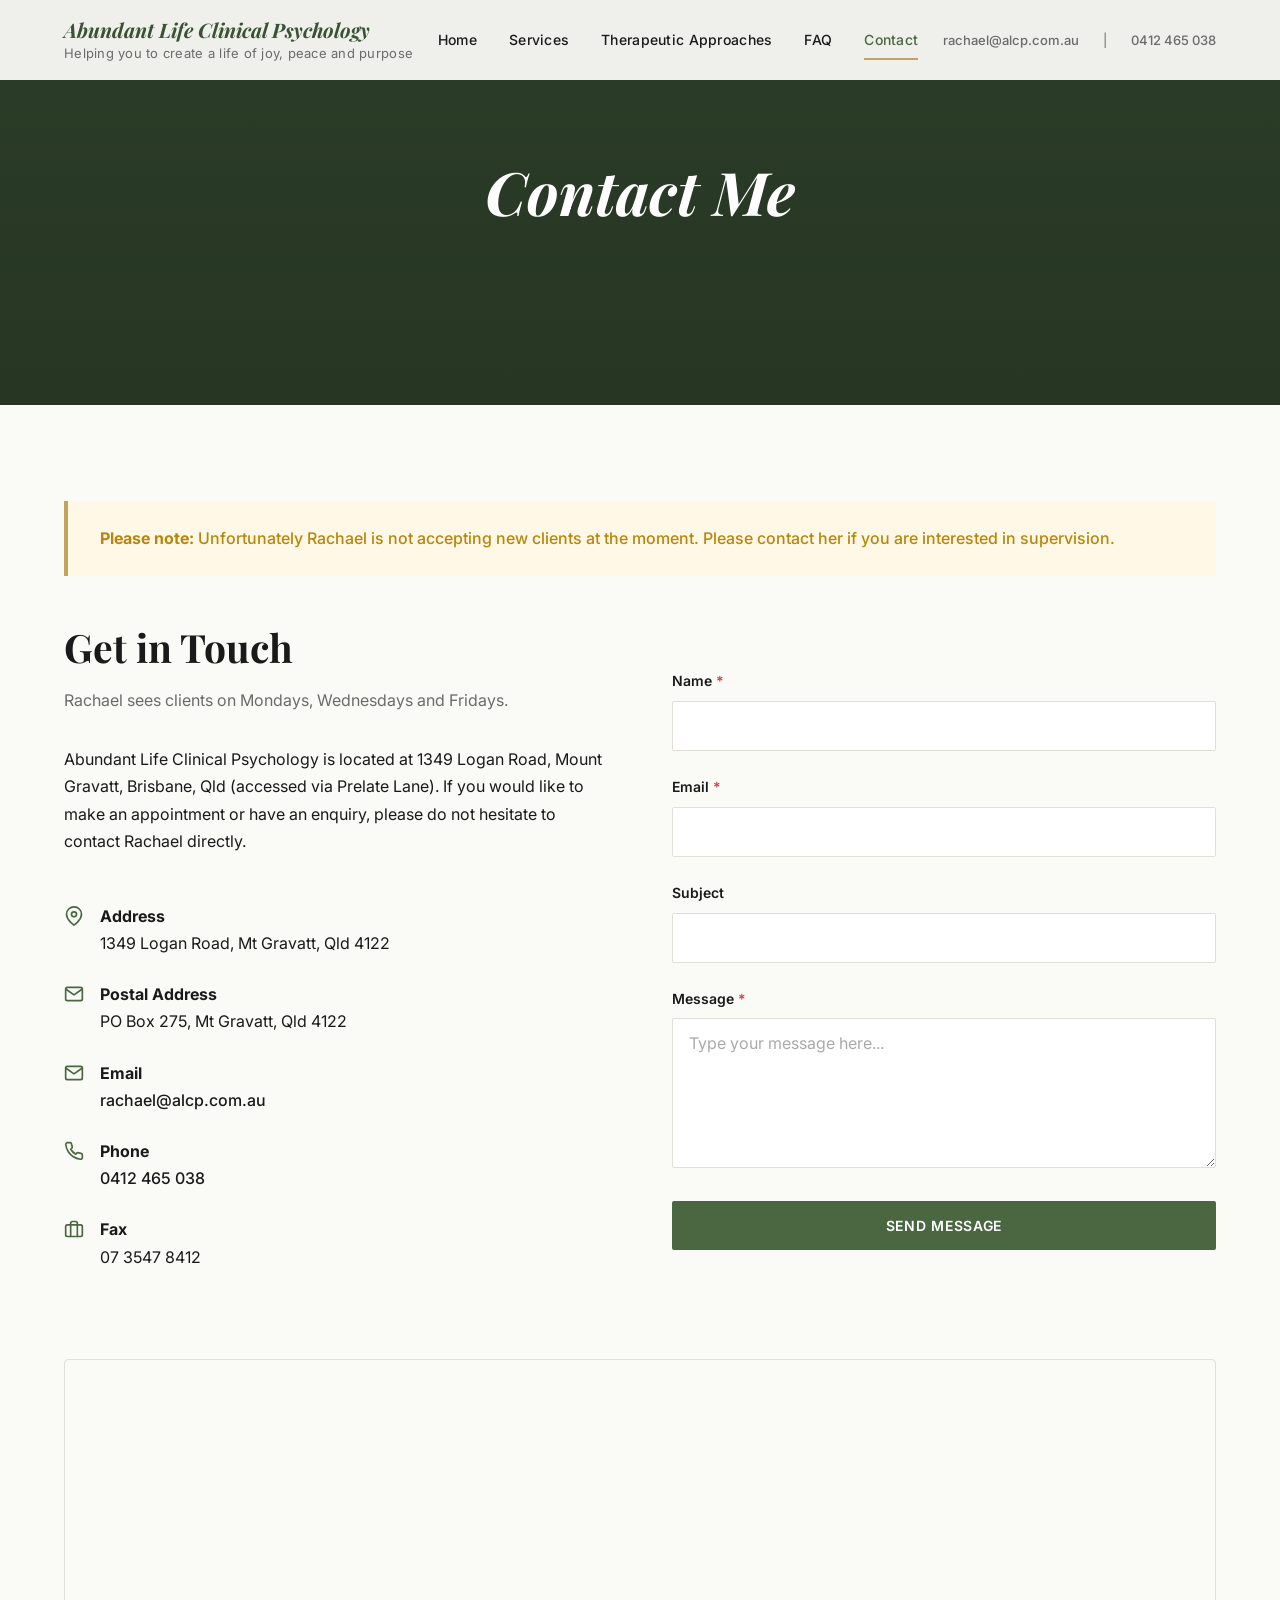
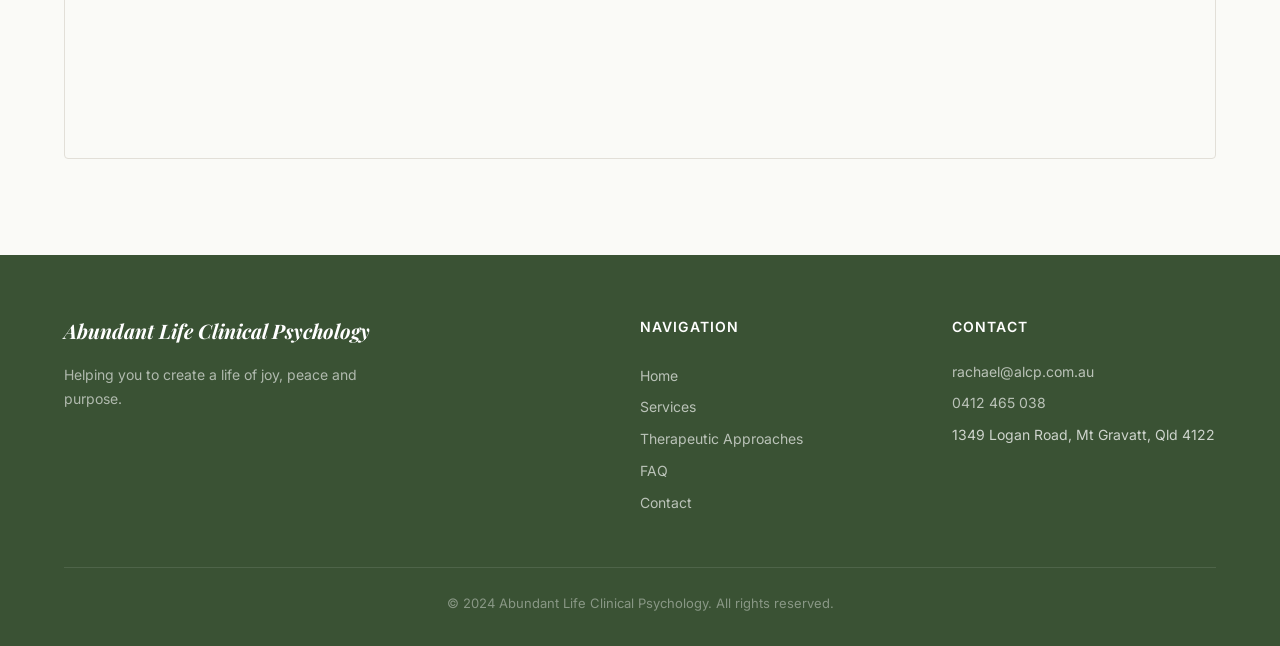
==== contact.html @ c451487e "Build modern ALCP website with 5 pages and Calendly/Stripe integration Complete static website for A" ====
<!DOCTYPE html>
<html lang="en">
<head>
  <meta charset="UTF-8">
  <meta name="viewport" content="width=device-width, initial-scale=1.0">
  <meta name="description" content="Contact Rachael Ambler at Abundant Life Clinical Psychology — 1349 Logan Road, Mt Gravatt, Brisbane. Phone: 0412 465 038.">
  <title>Contact | Abundant Life Clinical Psychology</title>

  <link rel="preconnect" href="https://fonts.googleapis.com">
  <link rel="preconnect" href="https://fonts.gstatic.com" crossorigin>
  <link href="https://fonts.googleapis.com/css2?family=Inter:wght@300;400;500;600;700&family=Playfair+Display:ital,wght@0,400;0,700;1,400;1,700&display=swap" rel="stylesheet">
  <link rel="stylesheet" href="css/styles.css">
</head>
<body>

  <a href="#main" class="skip-link">Skip to main content</a>
  <div class="nav-overlay" aria-hidden="true"></div>

  <!-- HEADER -->
  <header class="site-header">
    <div class="header-inner">
      <div class="site-logo">
        <a href="index.html">
          Abundant Life Clinical Psychology
          <span class="tagline">Helping you to create a life of joy, peace and purpose</span>
        </a>
      </div>
      <nav class="nav-links" aria-label="Main navigation">
        <a href="index.html">Home</a>
        <a href="services.html">Services</a>
        <a href="therapeutic-approaches.html">Therapeutic Approaches</a>
        <a href="faq.html">FAQ</a>
        <a href="contact.html" class="active">Contact</a>
      </nav>
      <div class="header-contact">
        <a href="mailto:rachael@alcp.com.au">rachael@alcp.com.au</a>
        <span>|</span>
        <a href="tel:0412465038">0412 465 038</a>
      </div>
      <button class="hamburger" aria-label="Toggle navigation" aria-expanded="false">
        <span></span><span></span><span></span>
      </button>
    </div>
  </header>

  <!-- HERO -->
  <section class="hero hero--short" aria-label="Contact banner">
    <div class="hero__bg" style="background-image: url('https://images.unsplash.com/photo-1505118380757-91f5f5632de0?w=1920&q=80');"></div>
    <div class="hero__overlay"></div>
    <div class="hero__content">
      <h1 class="hero__title">Contact Me</h1>
    </div>
  </section>

  <main id="main">

    <section>
      <div class="container">

        <!-- ALERT BANNER -->
        <div class="alert-banner fade-in" role="alert">
          <p><strong>Please note:</strong> Unfortunately Rachael is not accepting new clients at the moment. Please contact her if you are interested in supervision.</p>
        </div>

        <div class="split">

          <!-- CONTACT DETAILS -->
          <div class="fade-in-left">
            <h2 style="margin-bottom: var(--sp-2);">Get in Touch</h2>
            <p class="text-muted" style="margin-bottom: var(--sp-4);">Rachael sees clients on Mondays, Wednesdays and Fridays.</p>
            <p style="margin-bottom: var(--sp-6);">Abundant Life Clinical Psychology is located at 1349 Logan Road, Mount Gravatt, Brisbane, Qld (accessed via Prelate Lane). If you would like to make an appointment or have an enquiry, please do not hesitate to contact Rachael directly.</p>

            <div class="contact-details">
              <div class="contact-item">
                <svg viewBox="0 0 24 24" fill="none" stroke="currentColor" stroke-width="2" stroke-linecap="round" stroke-linejoin="round"><path d="M21 10c0 7-9 13-9 13s-9-6-9-13a9 9 0 0 1 18 0z"></path><circle cx="12" cy="10" r="3"></circle></svg>
                <div>
                  <strong>Address</strong><br>
                  1349 Logan Road, Mt Gravatt, Qld 4122
                </div>
              </div>
              <div class="contact-item">
                <svg viewBox="0 0 24 24" fill="none" stroke="currentColor" stroke-width="2" stroke-linecap="round" stroke-linejoin="round"><path d="M4 4h16c1.1 0 2 .9 2 2v12c0 1.1-.9 2-2 2H4c-1.1 0-2-.9-2-2V6c0-1.1.9-2 2-2z"></path><polyline points="22,6 12,13 2,6"></polyline></svg>
                <div>
                  <strong>Postal Address</strong><br>
                  PO Box 275, Mt Gravatt, Qld 4122
                </div>
              </div>
              <div class="contact-item">
                <svg viewBox="0 0 24 24" fill="none" stroke="currentColor" stroke-width="2" stroke-linecap="round" stroke-linejoin="round"><path d="M4 4h16c1.1 0 2 .9 2 2v12c0 1.1-.9 2-2 2H4c-1.1 0-2-.9-2-2V6c0-1.1.9-2 2-2z"></path><polyline points="22,6 12,13 2,6"></polyline></svg>
                <div>
                  <strong>Email</strong><br>
                  <a href="mailto:rachael@alcp.com.au">rachael@alcp.com.au</a>
                </div>
              </div>
              <div class="contact-item">
                <svg viewBox="0 0 24 24" fill="none" stroke="currentColor" stroke-width="2" stroke-linecap="round" stroke-linejoin="round"><path d="M22 16.92v3a2 2 0 0 1-2.18 2 19.79 19.79 0 0 1-8.63-3.07 19.5 19.5 0 0 1-6-6 19.79 19.79 0 0 1-3.07-8.67A2 2 0 0 1 4.11 2h3a2 2 0 0 1 2 1.72 12.84 12.84 0 0 0 .7 2.81 2 2 0 0 1-.45 2.11L8.09 9.91a16 16 0 0 0 6 6l1.27-1.27a2 2 0 0 1 2.11-.45 12.84 12.84 0 0 0 2.81.7A2 2 0 0 1 22 16.92z"></path></svg>
                <div>
                  <strong>Phone</strong><br>
                  <a href="tel:0412465038">0412 465 038</a>
                </div>
              </div>
              <div class="contact-item">
                <svg viewBox="0 0 24 24" fill="none" stroke="currentColor" stroke-width="2" stroke-linecap="round" stroke-linejoin="round"><rect x="2" y="7" width="20" height="14" rx="2" ry="2"></rect><path d="M16 21V5a2 2 0 0 0-2-2h-4a2 2 0 0 0-2 2v16"></path></svg>
                <div>
                  <strong>Fax</strong><br>
                  07 3547 8412
                </div>
              </div>
            </div>
          </div>

          <!-- CONTACT FORM -->
          <div class="fade-in-right">
            <form class="contact-form" novalidate>
              <div class="form-group">
                <label for="name">Name <span style="color: #c44;">*</span></label>
                <input type="text" id="name" name="name" required autocomplete="name">
              </div>
              <div class="form-group">
                <label for="email">Email <span style="color: #c44;">*</span></label>
                <input type="email" id="email" name="email" required autocomplete="email">
              </div>
              <div class="form-group">
                <label for="subject">Subject</label>
                <input type="text" id="subject" name="subject">
              </div>
              <div class="form-group">
                <label for="message">Message <span style="color: #c44;">*</span></label>
                <textarea id="message" name="message" rows="6" placeholder="Type your message here..." required></textarea>
              </div>
              <button type="submit" class="btn btn--primary" style="width: 100%;">Send Message</button>
              <div class="form-success" role="status">Thanks for submitting! Rachael will get back to you soon.</div>
            </form>
          </div>

        </div>

        <!-- MAP -->
        <div class="map-container fade-in">
          <iframe
            src="https://www.google.com/maps/embed?pb=!1m18!1m12!1m3!1d3537.8547563!2d153.0827!3d-27.5535!2m3!1f0!2f0!3f0!3m2!1i1024!2i768!4f13.1!3m3!1m2!1s0x6b9144a3e!2s1349+Logan+Rd%2C+Mt+Gravatt+QLD+4122!5e0!3m2!1sen!2sau!4v1"
            width="100%"
            height="400"
            style="border:0;"
            allowfullscreen=""
            loading="lazy"
            referrerpolicy="no-referrer-when-downgrade"
            title="Map showing location of Abundant Life Clinical Psychology at 1349 Logan Road, Mt Gravatt">
          </iframe>
        </div>

      </div>
    </section>

  </main>

  <!-- FOOTER -->
  <footer class="site-footer">
    <div class="container">
      <div class="footer-inner">
        <div class="footer-brand">
          <div class="site-logo">
            <a href="index.html">Abundant Life Clinical Psychology</a>
          </div>
          <p>Helping you to create a life of joy, peace and purpose.</p>
        </div>
        <div class="footer-nav">
          <h4>Navigation</h4>
          <a href="index.html">Home</a>
          <a href="services.html">Services</a>
          <a href="therapeutic-approaches.html">Therapeutic Approaches</a>
          <a href="faq.html">FAQ</a>
          <a href="contact.html">Contact</a>
        </div>
        <div class="footer-contact">
          <h4>Contact</h4>
          <div class="footer-contact-item"><a href="mailto:rachael@alcp.com.au">rachael@alcp.com.au</a></div>
          <div class="footer-contact-item"><a href="tel:0412465038">0412 465 038</a></div>
          <div class="footer-contact-item">1349 Logan Road, Mt Gravatt, Qld 4122</div>
        </div>
      </div>
      <div class="footer-bottom">
        &copy; 2024 Abundant Life Clinical Psychology. All rights reserved.
      </div>
    </div>
  </footer>

  <script src="js/main.js"></script>
</body>
</html>
---- css/styles.css ----
/* ============================================
   ABUNDANT LIFE CLINICAL PSYCHOLOGY
   Design System & Styles
   ============================================ */

/* --- Custom Properties --- */
:root {
  /* Colors */
  --color-primary: #4A6741;
  --color-primary-dark: #3A5234;
  --color-primary-light: #5a7d4f;
  --color-accent: #C4A35A;
  --color-accent-light: #d4b97a;
  --color-bg: #FAFAF7;
  --color-bg-alt: #F3F1EC;
  --color-text: #1A1A1A;
  --color-text-muted: #6B6B6B;
  --color-white: #FFFFFF;
  --color-border: #E2DFD8;
  --color-alert: #B8860B;
  --color-alert-bg: #FFF8E7;

  /* Typography */
  --font-heading: 'Playfair Display', 'Georgia', serif;
  --font-body: 'Inter', -apple-system, BlinkMacSystemFont, 'Segoe UI', sans-serif;
  --fs-xs: 0.8125rem;   /* 13px */
  --fs-sm: 0.875rem;     /* 14px */
  --fs-base: 1rem;       /* 16px */
  --fs-md: 1.125rem;     /* 18px */
  --fs-lg: 1.25rem;      /* 20px */
  --fs-xl: 1.5625rem;    /* 25px */
  --fs-2xl: 1.9375rem;   /* 31px */
  --fs-3xl: 2.4375rem;   /* 39px */
  --fs-4xl: 3.0625rem;   /* 49px */
  --fs-hero: 3.75rem;    /* 60px */
  --lh-tight: 1.2;
  --lh-base: 1.7;
  --lh-loose: 1.85;

  /* Spacing */
  --sp-1: 0.5rem;    /* 8px */
  --sp-2: 1rem;      /* 16px */
  --sp-3: 1.5rem;    /* 24px */
  --sp-4: 2rem;      /* 32px */
  --sp-6: 3rem;      /* 48px */
  --sp-8: 4rem;      /* 64px */
  --sp-12: 6rem;     /* 96px */
  --sp-16: 8rem;     /* 128px */

  /* Layout */
  --max-width: 1200px;
  --max-width-narrow: 720px;

  /* Shadows */
  --shadow-sm: 0 1px 3px rgba(0,0,0,0.08);
  --shadow-md: 0 4px 12px rgba(0,0,0,0.1);
  --shadow-lg: 0 8px 30px rgba(0,0,0,0.12);

  /* Transitions */
  --transition-fast: 200ms ease;
  --transition-base: 300ms ease;
  --transition-slow: 500ms ease;

  /* Header */
  --header-height: 80px;
  --header-height-scrolled: 64px;
}


/* --- Reset --- */
*,
*::before,
*::after {
  margin: 0;
  padding: 0;
  box-sizing: border-box;
}

html {
  scroll-behavior: smooth;
  -webkit-text-size-adjust: 100%;
}

body {
  font-family: var(--font-body);
  font-size: var(--fs-base);
  line-height: var(--lh-base);
  color: var(--color-text);
  background-color: var(--color-bg);
  -webkit-font-smoothing: antialiased;
  -moz-osx-font-smoothing: grayscale;
}

img {
  max-width: 100%;
  height: auto;
  display: block;
}

a {
  color: var(--color-primary);
  text-decoration: none;
  transition: color var(--transition-fast);
}

a:hover {
  color: var(--color-primary-dark);
}

ul, ol {
  list-style: none;
}

button {
  font-family: inherit;
  cursor: pointer;
  border: none;
  background: none;
}

input, textarea, select {
  font-family: inherit;
  font-size: inherit;
}


/* --- Skip Link (Accessibility) --- */
.skip-link {
  position: absolute;
  top: -100%;
  left: var(--sp-2);
  background: var(--color-primary);
  color: var(--color-white);
  padding: var(--sp-1) var(--sp-2);
  border-radius: 0 0 4px 4px;
  z-index: 1000;
  font-size: var(--fs-sm);
}

.skip-link:focus {
  top: 0;
  color: var(--color-white);
}


/* --- Typography --- */
h1, h2, h3, h4, h5, h6 {
  font-family: var(--font-heading);
  font-weight: 700;
  line-height: var(--lh-tight);
  color: var(--color-text);
}

h1 { font-size: var(--fs-4xl); }
h2 { font-size: var(--fs-3xl); }
h3 { font-size: var(--fs-2xl); }
h4 { font-size: var(--fs-xl); }

p {
  margin-bottom: var(--sp-3);
}

p:last-child {
  margin-bottom: 0;
}

.text-italic {
  font-style: italic;
}

.text-muted {
  color: var(--color-text-muted);
}

.text-center {
  text-align: center;
}


/* --- Layout --- */
.container {
  width: 100%;
  max-width: var(--max-width);
  margin: 0 auto;
  padding: 0 var(--sp-3);
}

.container--narrow {
  max-width: var(--max-width-narrow);
}

section {
  padding: var(--sp-12) 0;
}

.section--alt {
  background-color: var(--color-bg-alt);
}

.section--dark {
  background-color: var(--color-primary-dark);
  color: var(--color-white);
}

.section--dark h2,
.section--dark h3,
.section--dark h4 {
  color: var(--color-white);
}

.section--dark .text-muted {
  color: rgba(255,255,255,0.7);
}

.section--dark a {
  color: var(--color-accent-light);
}

.section--dark a:hover {
  color: var(--color-accent);
}


/* --- Split Layout --- */
.split {
  display: grid;
  grid-template-columns: 1fr 1fr;
  gap: var(--sp-8);
  align-items: center;
}

.split--60-40 {
  grid-template-columns: 3fr 2fr;
}

.split--40-60 {
  grid-template-columns: 2fr 3fr;
}

.split--reverse {
  direction: rtl;
}

.split--reverse > * {
  direction: ltr;
}


/* --- Buttons --- */
.btn {
  display: inline-flex;
  align-items: center;
  justify-content: center;
  padding: 0.875rem 2rem;
  font-family: var(--font-body);
  font-size: var(--fs-sm);
  font-weight: 600;
  letter-spacing: 0.05em;
  text-transform: uppercase;
  border-radius: 2px;
  transition: all var(--transition-base);
  cursor: pointer;
  text-decoration: none;
}

.btn--primary {
  background-color: var(--color-primary);
  color: var(--color-white);
  border: 2px solid var(--color-primary);
}

.btn--primary:hover {
  background-color: var(--color-primary-dark);
  border-color: var(--color-primary-dark);
  color: var(--color-white);
  transform: translateY(-1px);
  box-shadow: var(--shadow-md);
}

.btn--secondary {
  background-color: transparent;
  color: var(--color-primary);
  border: 2px solid var(--color-primary);
}

.btn--secondary:hover {
  background-color: var(--color-primary);
  color: var(--color-white);
  transform: translateY(-1px);
}

.btn--accent {
  background-color: var(--color-accent);
  color: var(--color-white);
  border: 2px solid var(--color-accent);
}

.btn--accent:hover {
  background-color: var(--color-alert);
  border-color: var(--color-alert);
  color: var(--color-white);
  transform: translateY(-1px);
  box-shadow: var(--shadow-md);
}

.btn--white {
  background-color: var(--color-white);
  color: var(--color-primary);
  border: 2px solid var(--color-white);
}

.btn--white:hover {
  background-color: transparent;
  color: var(--color-white);
  transform: translateY(-1px);
}

.btn:focus-visible {
  outline: 3px solid var(--color-accent);
  outline-offset: 2px;
}


/* ============================================
   HEADER
   ============================================ */
.site-header {
  position: fixed;
  top: 0;
  left: 0;
  right: 0;
  z-index: 100;
  background-color: rgba(250, 250, 247, 0.95);
  backdrop-filter: blur(10px);
  -webkit-backdrop-filter: blur(10px);
  transition: all var(--transition-base);
  height: var(--header-height);
  display: flex;
  align-items: center;
}

.site-header.scrolled {
  height: var(--header-height-scrolled);
  box-shadow: var(--shadow-sm);
  background-color: rgba(250, 250, 247, 0.98);
}

.header-inner {
  display: flex;
  align-items: center;
  justify-content: space-between;
  width: 100%;
  max-width: var(--max-width);
  margin: 0 auto;
  padding: 0 var(--sp-3);
}

.site-logo a {
  font-family: var(--font-heading);
  font-size: var(--fs-lg);
  font-style: italic;
  font-weight: 700;
  color: var(--color-primary-dark);
  text-decoration: none;
  line-height: var(--lh-tight);
}

.site-logo a:hover {
  color: var(--color-primary);
}

.site-logo .tagline {
  display: block;
  font-family: var(--font-body);
  font-size: var(--fs-xs);
  font-style: normal;
  font-weight: 400;
  color: var(--color-text-muted);
  letter-spacing: 0.02em;
}

.site-header.scrolled .tagline {
  display: none;
}

.nav-links {
  display: flex;
  align-items: center;
  gap: var(--sp-4);
}

.nav-links a {
  font-size: var(--fs-sm);
  font-weight: 500;
  color: var(--color-text);
  text-decoration: none;
  letter-spacing: 0.02em;
  position: relative;
  padding: var(--sp-1) 0;
}

.nav-links a::after {
  content: '';
  position: absolute;
  bottom: 0;
  left: 0;
  width: 0;
  height: 2px;
  background-color: var(--color-accent);
  transition: width var(--transition-base);
}

.nav-links a:hover::after,
.nav-links a.active::after {
  width: 100%;
}

.nav-links a.active {
  color: var(--color-primary);
}

.header-contact {
  display: flex;
  align-items: center;
  gap: var(--sp-3);
  font-size: var(--fs-xs);
  color: var(--color-text-muted);
}

.header-contact a {
  color: var(--color-text-muted);
  font-weight: 500;
}

.header-contact a:hover {
  color: var(--color-primary);
}

/* Hamburger */
.hamburger {
  display: none;
  flex-direction: column;
  gap: 5px;
  padding: var(--sp-1);
  z-index: 200;
}

.hamburger span {
  display: block;
  width: 24px;
  height: 2px;
  background-color: var(--color-text);
  transition: all var(--transition-base);
  transform-origin: center;
}

.hamburger.active span:nth-child(1) {
  transform: rotate(45deg) translate(5px, 5px);
}

.hamburger.active span:nth-child(2) {
  opacity: 0;
}

.hamburger.active span:nth-child(3) {
  transform: rotate(-45deg) translate(5px, -5px);
}


/* ============================================
   HERO SECTIONS
   ============================================ */
.hero {
  position: relative;
  display: flex;
  align-items: center;
  justify-content: center;
  text-align: center;
  min-height: 100vh;
  padding: var(--sp-16) var(--sp-3);
  overflow: hidden;
  background-color: var(--color-primary-dark);
}

.hero--short {
  min-height: 45vh;
}

.hero__bg {
  position: absolute;
  inset: 0;
  background-size: cover;
  background-position: center;
  background-repeat: no-repeat;
}

.hero__overlay {
  position: absolute;
  inset: 0;
  background: linear-gradient(
    180deg,
    rgba(30, 42, 28, 0.55) 0%,
    rgba(30, 42, 28, 0.7) 100%
  );
}

.hero__content {
  position: relative;
  z-index: 2;
  max-width: 800px;
}

.hero__title {
  font-family: var(--font-heading);
  font-size: var(--fs-hero);
  font-style: italic;
  font-weight: 700;
  color: var(--color-white);
  margin-bottom: var(--sp-3);
  line-height: 1.1;
}

.hero__subtitle {
  font-family: var(--font-body);
  font-size: var(--fs-lg);
  color: rgba(255,255,255,0.85);
  font-weight: 300;
  letter-spacing: 0.03em;
}

.hero__scroll {
  position: absolute;
  bottom: var(--sp-4);
  left: 50%;
  transform: translateX(-50%);
  z-index: 2;
  color: rgba(255,255,255,0.6);
  animation: scrollBounce 2s ease-in-out infinite;
}

.hero__scroll svg {
  width: 28px;
  height: 28px;
}

@keyframes scrollBounce {
  0%, 100% { transform: translateX(-50%) translateY(0); }
  50% { transform: translateX(-50%) translateY(8px); }
}


/* ============================================
   CREDENTIAL CALLOUT
   ============================================ */
.credential-sidebar {
  background-color: var(--color-primary);
  color: var(--color-white);
  padding: var(--sp-4);
  border-radius: 4px;
}

.credential-sidebar h4 {
  color: var(--color-accent-light);
  font-size: var(--fs-md);
  margin-bottom: var(--sp-3);
  font-style: italic;
}

.credential-item {
  display: flex;
  align-items: flex-start;
  gap: var(--sp-2);
  margin-bottom: var(--sp-3);
  font-size: var(--fs-sm);
  line-height: var(--lh-base);
}

.credential-item:last-child {
  margin-bottom: 0;
}

.credential-icon {
  flex-shrink: 0;
  width: 20px;
  height: 20px;
  margin-top: 2px;
  color: var(--color-accent-light);
}


/* ============================================
   SERVICE TAGS / CHIPS
   ============================================ */
.tag-list {
  display: flex;
  flex-wrap: wrap;
  gap: var(--sp-1);
}

.tag {
  display: inline-block;
  padding: 0.5rem 1.125rem;
  background-color: var(--color-bg-alt);
  color: var(--color-text);
  font-size: var(--fs-sm);
  font-weight: 500;
  border-radius: 100px;
  border: 1px solid var(--color-border);
  transition: all var(--transition-fast);
}

.tag:hover {
  background-color: var(--color-primary);
  color: var(--color-white);
  border-color: var(--color-primary);
}


/* ============================================
   THERAPY CARDS (Therapeutic Approaches)
   ============================================ */
.therapy-featured {
  display: grid;
  grid-template-columns: 1fr 1fr;
  gap: var(--sp-4);
  margin-bottom: var(--sp-8);
}

.therapy-card--featured {
  position: relative;
  min-height: 400px;
  padding: var(--sp-6);
  display: flex;
  flex-direction: column;
  justify-content: flex-end;
  border-radius: 4px;
  overflow: hidden;
  background-size: cover;
  background-position: center;
}

.therapy-card--featured::before {
  content: '';
  position: absolute;
  inset: 0;
  background: linear-gradient(
    0deg,
    rgba(30,42,28,0.9) 0%,
    rgba(30,42,28,0.4) 60%,
    rgba(30,42,28,0.2) 100%
  );
  transition: background var(--transition-base);
}

.therapy-card--featured:hover::before {
  background: linear-gradient(
    0deg,
    rgba(30,42,28,0.95) 0%,
    rgba(30,42,28,0.5) 60%,
    rgba(30,42,28,0.3) 100%
  );
}

.therapy-card--featured .therapy-card__content {
  position: relative;
  z-index: 2;
  color: var(--color-white);
}

.therapy-card--featured h3 {
  color: var(--color-white);
  font-style: italic;
  margin-bottom: var(--sp-2);
}

.therapy-card--featured p {
  font-size: var(--fs-sm);
  color: rgba(255,255,255,0.85);
  line-height: var(--lh-base);
}

.therapy-grid {
  display: grid;
  grid-template-columns: 1fr 1fr;
  gap: var(--sp-4);
}

.therapy-card {
  padding: var(--sp-4);
  background-color: var(--color-white);
  border: 1px solid var(--color-border);
  border-radius: 4px;
  transition: all var(--transition-base);
}

.therapy-card:hover {
  box-shadow: var(--shadow-md);
  border-color: var(--color-primary);
}

.therapy-card:nth-child(odd) {
  transform: translateY(var(--sp-4));
}

.therapy-card h3 {
  font-size: var(--fs-xl);
  font-style: italic;
  color: var(--color-primary-dark);
  margin-bottom: var(--sp-2);
}

.therapy-card p {
  font-size: var(--fs-sm);
  color: var(--color-text-muted);
  line-height: var(--lh-base);
}

.therapy-card__link {
  display: inline-flex;
  align-items: center;
  gap: 0.375rem;
  margin-top: var(--sp-2);
  font-size: var(--fs-xs);
  font-weight: 600;
  letter-spacing: 0.05em;
  text-transform: uppercase;
  color: var(--color-primary);
}

.therapy-card__link:hover {
  color: var(--color-accent);
}

.therapy-card__link svg {
  width: 14px;
  height: 14px;
  transition: transform var(--transition-fast);
}

.therapy-card__link:hover svg {
  transform: translateX(3px);
}


/* ============================================
   FAQ ACCORDION
   ============================================ */
.faq-list {
  max-width: 800px;
  margin: 0 auto;
}

.faq-item {
  border-bottom: 1px solid var(--color-border);
}

.faq-item:first-child {
  border-top: 1px solid var(--color-border);
}

.faq-question {
  display: flex;
  align-items: center;
  justify-content: space-between;
  width: 100%;
  padding: var(--sp-3) 0;
  text-align: left;
  font-family: var(--font-heading);
  font-size: var(--fs-lg);
  font-weight: 600;
  color: var(--color-text);
  cursor: pointer;
  background: none;
  border: none;
  transition: color var(--transition-fast);
}

.faq-question:hover {
  color: var(--color-primary);
}

.faq-question:focus-visible {
  outline: 3px solid var(--color-accent);
  outline-offset: 2px;
}

.faq-chevron {
  flex-shrink: 0;
  width: 20px;
  height: 20px;
  margin-left: var(--sp-2);
  color: var(--color-text-muted);
  transition: transform var(--transition-base);
}

.faq-item.active .faq-chevron {
  transform: rotate(180deg);
  color: var(--color-primary);
}

.faq-answer {
  max-height: 0;
  overflow: hidden;
  transition: max-height var(--transition-slow), padding var(--transition-slow);
}

.faq-answer__inner {
  padding-bottom: var(--sp-4);
  color: var(--color-text-muted);
  font-size: var(--fs-base);
  line-height: var(--lh-loose);
}

.faq-answer__inner p + p {
  margin-top: var(--sp-2);
}


/* ============================================
   CONTACT FORM
   ============================================ */
.form-group {
  margin-bottom: var(--sp-3);
}

.form-group label {
  display: block;
  font-size: var(--fs-sm);
  font-weight: 600;
  color: var(--color-text);
  margin-bottom: var(--sp-1);
}

.form-group input,
.form-group textarea {
  width: 100%;
  padding: 0.875rem 1rem;
  border: 1px solid var(--color-border);
  border-radius: 2px;
  background-color: var(--color-white);
  color: var(--color-text);
  transition: border-color var(--transition-fast), box-shadow var(--transition-fast);
}

.form-group input:focus,
.form-group textarea:focus {
  outline: none;
  border-color: var(--color-primary);
  box-shadow: 0 0 0 3px rgba(74, 103, 65, 0.15);
}

.form-group input::placeholder,
.form-group textarea::placeholder {
  color: #aaa;
}

.form-group textarea {
  min-height: 150px;
  resize: vertical;
}

.form-success {
  display: none;
  padding: var(--sp-2) var(--sp-3);
  background-color: rgba(74, 103, 65, 0.1);
  color: var(--color-primary);
  border-radius: 2px;
  font-weight: 500;
  margin-top: var(--sp-2);
}

.form-success.show {
  display: block;
}


/* ============================================
   ALERT / NOTICE BANNER
   ============================================ */
.alert-banner {
  background-color: var(--color-alert-bg);
  border-left: 4px solid var(--color-accent);
  padding: var(--sp-3) var(--sp-4);
  margin-bottom: var(--sp-6);
  border-radius: 0 4px 4px 0;
}

.alert-banner p {
  font-size: var(--fs-base);
  color: var(--color-alert);
  font-weight: 500;
  margin: 0;
}


/* ============================================
   CONTACT INFO
   ============================================ */
.contact-details {
  font-size: var(--fs-base);
}

.contact-item {
  display: flex;
  align-items: flex-start;
  gap: var(--sp-2);
  margin-bottom: var(--sp-3);
}

.contact-item svg {
  flex-shrink: 0;
  width: 20px;
  height: 20px;
  margin-top: 3px;
  color: var(--color-primary);
}

.contact-item a {
  color: var(--color-text);
  font-weight: 500;
}

.contact-item a:hover {
  color: var(--color-primary);
}


/* ============================================
   GOOGLE MAP
   ============================================ */
.map-container {
  width: 100%;
  height: 400px;
  margin-top: var(--sp-8);
  border-radius: 4px;
  overflow: hidden;
  border: 1px solid var(--color-border);
}

.map-container iframe {
  width: 100%;
  height: 100%;
  border: 0;
}


/* ============================================
   CALENDLY BOOKING SECTION
   ============================================ */
.booking-section {
  background-color: var(--color-bg-alt);
  border: 2px solid var(--color-border);
  border-radius: 4px;
  padding: var(--sp-6);
  text-align: center;
}

.booking-section h3 {
  font-style: italic;
  color: var(--color-primary-dark);
  margin-bottom: var(--sp-2);
}

.booking-section > p {
  max-width: 600px;
  margin: 0 auto var(--sp-4);
  color: var(--color-text-muted);
}

.calendly-inline-widget {
  min-width: 320px;
  border-radius: 4px;
  overflow: hidden;
}

.booking-fallback {
  margin-top: var(--sp-3);
  font-size: var(--fs-sm);
  color: var(--color-text-muted);
}


/* ============================================
   BANNER / HIGHLIGHT SECTION
   ============================================ */
.highlight-banner {
  position: relative;
  padding: var(--sp-8) var(--sp-6);
  background-color: var(--color-primary);
  border-radius: 4px;
  color: var(--color-white);
  overflow: hidden;
}

.highlight-banner::before {
  content: '';
  position: absolute;
  top: -50%;
  right: -10%;
  width: 300px;
  height: 300px;
  border-radius: 50%;
  background: rgba(255,255,255,0.05);
}

.highlight-banner h3 {
  color: var(--color-white);
  font-style: italic;
  margin-bottom: var(--sp-3);
}

.highlight-banner p {
  color: rgba(255,255,255,0.85);
  max-width: 700px;
}

.highlight-banner a {
  color: var(--color-accent-light);
}

.highlight-banner a:hover {
  color: var(--color-white);
}


/* ============================================
   FOOTER
   ============================================ */
.site-footer {
  background-color: var(--color-primary-dark);
  color: rgba(255,255,255,0.75);
  padding: var(--sp-8) 0 var(--sp-4);
}

.footer-inner {
  display: grid;
  grid-template-columns: 2fr 1fr 1fr;
  gap: var(--sp-6);
  margin-bottom: var(--sp-6);
}

.footer-brand .site-logo a {
  color: var(--color-white);
  font-size: var(--fs-lg);
}

.footer-brand .tagline {
  color: rgba(255,255,255,0.5);
}

.footer-brand p {
  margin-top: var(--sp-2);
  font-size: var(--fs-sm);
  color: rgba(255,255,255,0.6);
  max-width: 300px;
}

.footer-nav h4,
.footer-contact h4 {
  color: var(--color-white);
  font-size: var(--fs-sm);
  font-family: var(--font-body);
  font-weight: 600;
  text-transform: uppercase;
  letter-spacing: 0.08em;
  margin-bottom: var(--sp-3);
}

.footer-nav a {
  display: block;
  color: rgba(255,255,255,0.65);
  font-size: var(--fs-sm);
  padding: 0.25rem 0;
  transition: color var(--transition-fast);
}

.footer-nav a:hover {
  color: var(--color-white);
}

.footer-contact-item {
  font-size: var(--fs-sm);
  margin-bottom: var(--sp-1);
}

.footer-contact-item a {
  color: rgba(255,255,255,0.65);
}

.footer-contact-item a:hover {
  color: var(--color-white);
}

.footer-bottom {
  border-top: 1px solid rgba(255,255,255,0.1);
  padding-top: var(--sp-3);
  text-align: center;
  font-size: var(--fs-xs);
  color: rgba(255,255,255,0.4);
}


/* ============================================
   SCROLL ANIMATIONS
   ============================================ */
.fade-in {
  opacity: 0;
  transform: translateY(24px);
  transition: opacity 0.6s ease, transform 0.6s ease;
}

.fade-in.visible {
  opacity: 1;
  transform: translateY(0);
}

.fade-in-left {
  opacity: 0;
  transform: translateX(-24px);
  transition: opacity 0.6s ease, transform 0.6s ease;
}

.fade-in-left.visible {
  opacity: 1;
  transform: translateX(0);
}

.fade-in-right {
  opacity: 0;
  transform: translateX(24px);
  transition: opacity 0.6s ease, transform 0.6s ease;
}

.fade-in-right.visible {
  opacity: 1;
  transform: translateX(0);
}


/* ============================================
   IMAGE ELEMENTS
   ============================================ */
.img-wrapper {
  border-radius: 4px;
  overflow: hidden;
  position: relative;
}

.img-wrapper img {
  width: 100%;
  height: 100%;
  object-fit: cover;
  transition: transform var(--transition-slow);
}

.img-wrapper:hover img {
  transform: scale(1.03);
}

.img-wrapper--tall {
  height: 500px;
}

.img-wrapper--medium {
  height: 400px;
}


/* ============================================
   RESPONSIVE
   ============================================ */

/* Tablet */
@media (max-width: 1024px) {
  :root {
    --fs-hero: 2.75rem;
    --fs-4xl: 2.5rem;
    --fs-3xl: 2rem;
  }

  .split {
    gap: var(--sp-6);
  }

  .therapy-card:nth-child(odd) {
    transform: none;
  }

  .footer-inner {
    grid-template-columns: 1fr 1fr;
  }
}

/* Mobile */
@media (max-width: 768px) {
  :root {
    --fs-hero: 2.25rem;
    --fs-4xl: 2rem;
    --fs-3xl: 1.75rem;
    --fs-2xl: 1.5rem;
    --header-height: 64px;
  }

  section {
    padding: var(--sp-8) 0;
  }

  .split,
  .split--60-40,
  .split--40-60 {
    grid-template-columns: 1fr;
    gap: var(--sp-4);
  }

  .split--reverse {
    direction: ltr;
  }

  .therapy-featured {
    grid-template-columns: 1fr;
  }

  .therapy-grid {
    grid-template-columns: 1fr;
  }

  .therapy-card:nth-child(odd) {
    transform: none;
  }

  /* Mobile nav */
  .nav-links {
    position: fixed;
    top: 0;
    right: -100%;
    width: 80%;
    max-width: 320px;
    height: 100vh;
    background-color: var(--color-bg);
    flex-direction: column;
    align-items: flex-start;
    padding: calc(var(--header-height) + var(--sp-4)) var(--sp-4) var(--sp-4);
    gap: 0;
    box-shadow: var(--shadow-lg);
    transition: right var(--transition-base);
    overflow-y: auto;
  }

  .nav-links.open {
    right: 0;
  }

  .nav-links a {
    font-size: var(--fs-md);
    padding: var(--sp-2) 0;
    width: 100%;
    border-bottom: 1px solid var(--color-border);
  }

  .nav-links a::after {
    display: none;
  }

  .hamburger {
    display: flex;
  }

  .header-contact {
    display: none;
  }

  /* Mobile nav overlay */
  .nav-overlay {
    display: none;
    position: fixed;
    inset: 0;
    background: rgba(0,0,0,0.4);
    z-index: 90;
  }

  .nav-overlay.open {
    display: block;
  }

  .footer-inner {
    grid-template-columns: 1fr;
    gap: var(--sp-4);
  }

  .hero {
    min-height: 80vh;
  }

  .hero--short {
    min-height: 35vh;
  }

  .img-wrapper--tall {
    height: 300px;
  }

  .img-wrapper--medium {
    height: 250px;
  }

  .highlight-banner {
    padding: var(--sp-6) var(--sp-4);
  }

  .booking-section {
    padding: var(--sp-4);
  }
}

@media (max-width: 480px) {
  :root {
    --fs-hero: 1.875rem;
  }

  .container {
    padding: 0 var(--sp-2);
  }

  .btn {
    width: 100%;
    text-align: center;
  }
}
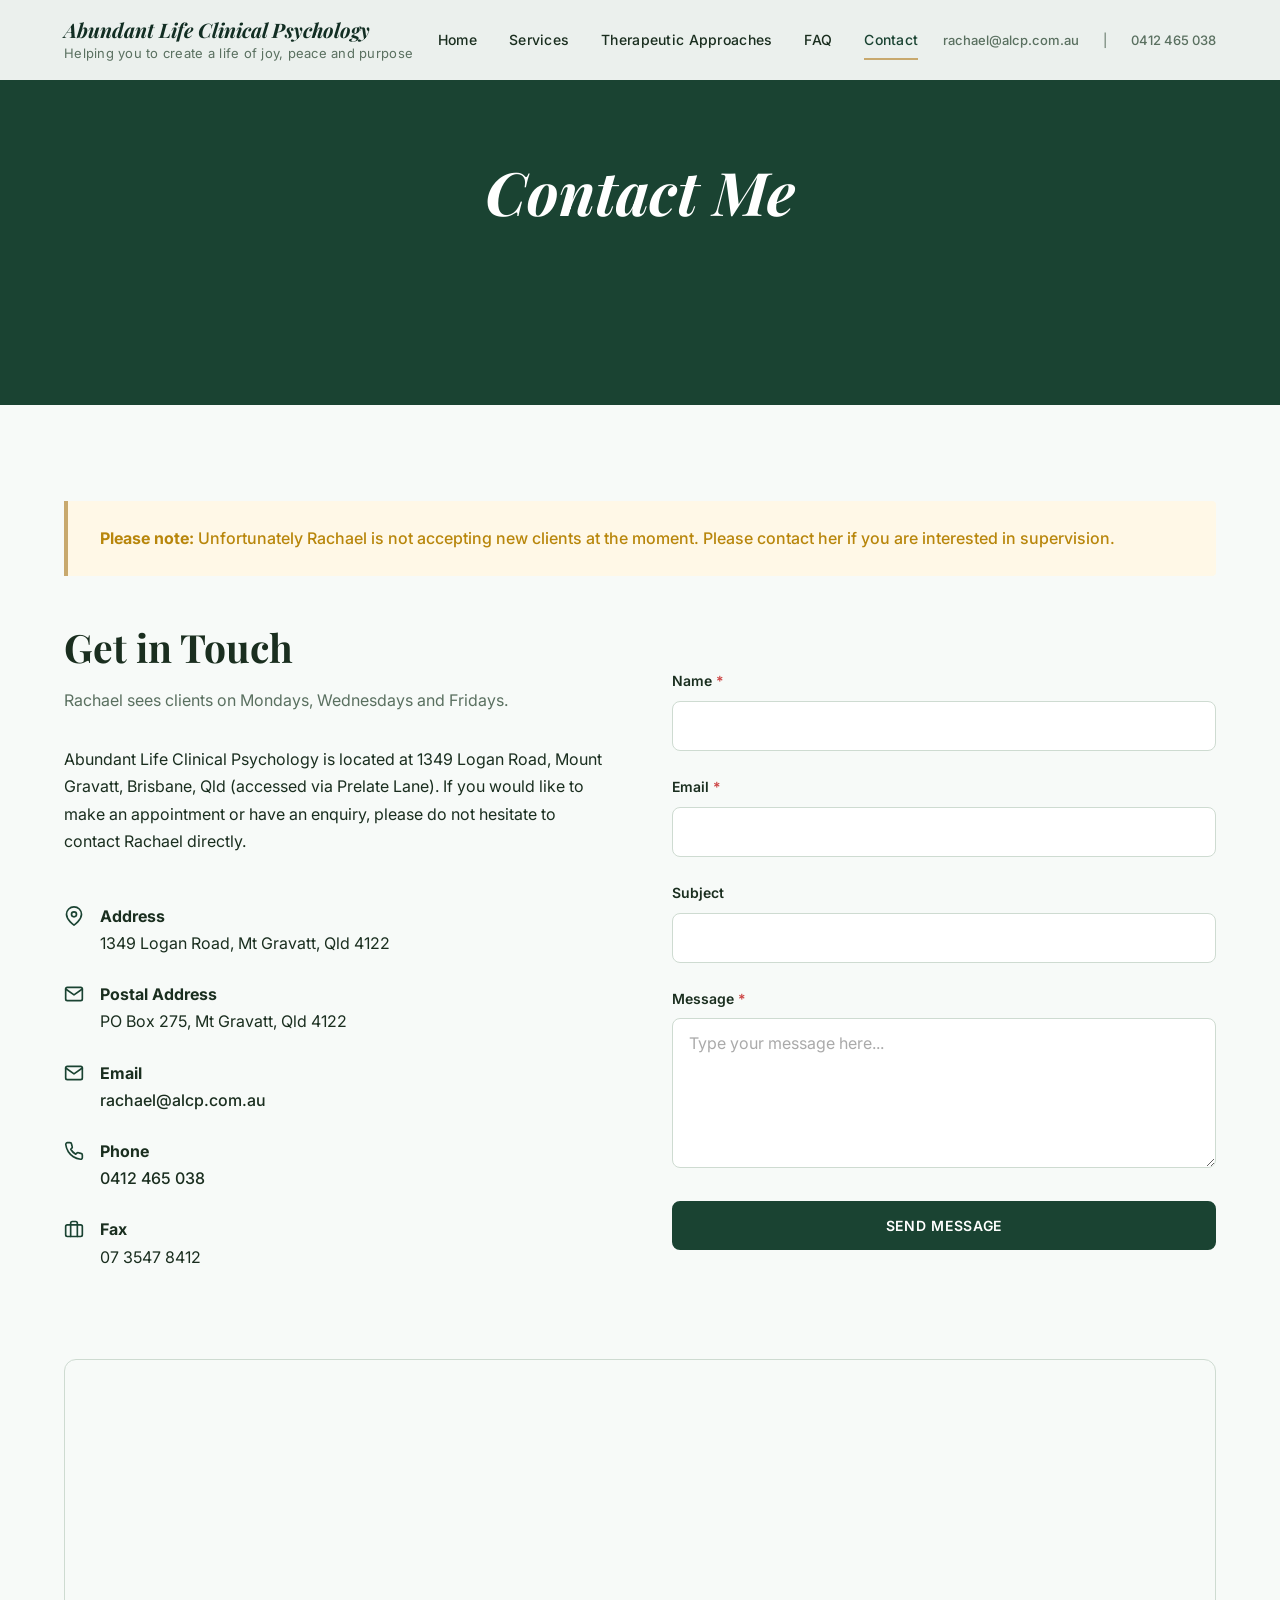
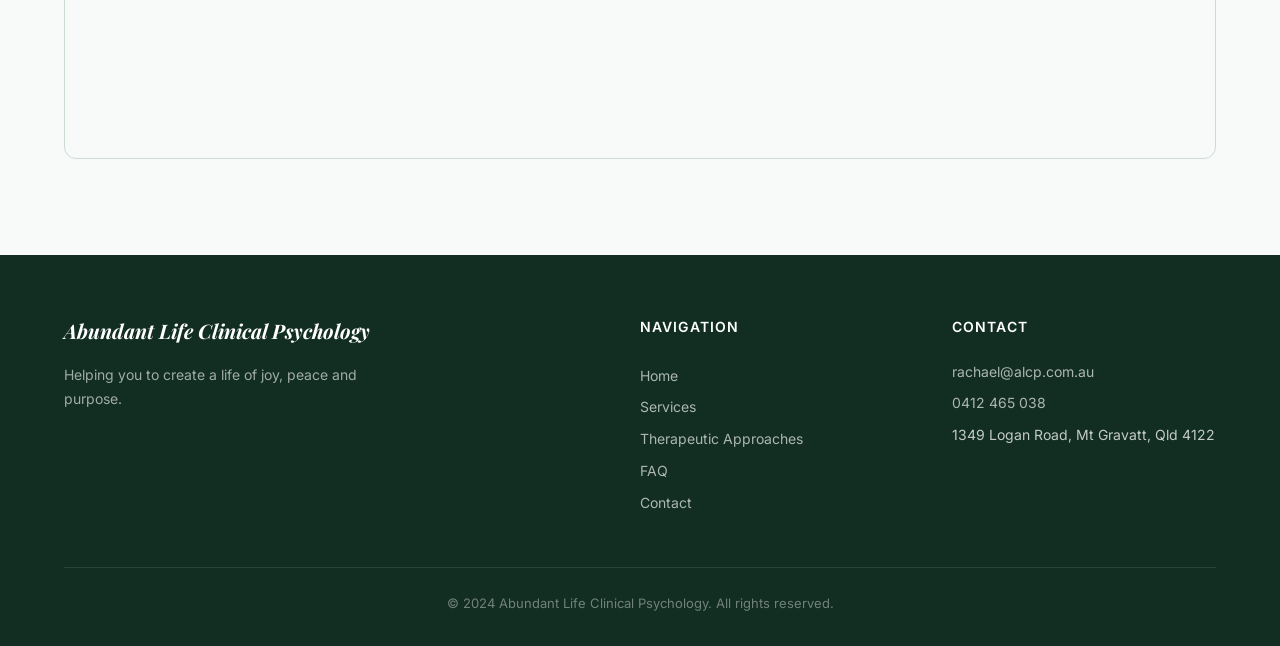
==== commit e867e9a5: "Replace page hero images with solid dark green background Services, Therapeutic Approaches, FAQ, and" ====
--- a/contact.html
+++ b/contact.html
@@ -44,9 +44,7 @@
   </header>
 
   <!-- HERO -->
-  <section class="hero hero--short" aria-label="Contact banner">
-    <div class="hero__bg" style="background-image: url('https://images.unsplash.com/photo-1505118380757-91f5f5632de0?w=1920&q=80');"></div>
-    <div class="hero__overlay"></div>
+  <section class="hero hero--short" aria-label="Contact banner" style="background-color: var(--color-primary);">
     <div class="hero__content">
       <h1 class="hero__title">Contact Me</h1>
     </div>
--- a/css/styles.css
+++ b/css/styles.css
@@ -5,18 +5,19 @@
 
 /* --- Custom Properties --- */
 :root {
-  /* Colors */
-  --color-primary: #4A6741;
-  --color-primary-dark: #3A5234;
-  --color-primary-light: #5a7d4f;
-  --color-accent: #C4A35A;
-  --color-accent-light: #d4b97a;
-  --color-bg: #FAFAF7;
-  --color-bg-alt: #F3F1EC;
-  --color-text: #1A1A1A;
-  --color-text-muted: #6B6B6B;
+  /* Colors — Deep Forest Green (matched to brain icon) */
+  --color-primary: #1A4332;          /* the deep green from the brain icon */
+  --color-primary-dark: #122E23;     /* even deeper for hovers */
+  --color-primary-light: #2D6A4F;    /* medium green for links, accents */
+  --color-accent: #C8A96E;           /* warm gold */
+  --color-accent-light: #DBC48E;     /* light gold */
+  --color-bg: #F7FAF8;              /* barely-green white */
+  --color-bg-alt: #EBF2ED;          /* soft green tint */
+  --color-bg-green: #DCE8DE;        /* light green wash */
+  --color-text: #1A2E1F;            /* dark green-black */
+  --color-text-muted: #5A7060;      /* muted forest */
   --color-white: #FFFFFF;
-  --color-border: #E2DFD8;
+  --color-border: #CEDBD1;          /* green-tinted border */
   --color-alert: #B8860B;
   --color-alert-bg: #FFF8E7;
 
@@ -51,10 +52,10 @@
   --max-width: 1200px;
   --max-width-narrow: 720px;
 
-  /* Shadows */
-  --shadow-sm: 0 1px 3px rgba(0,0,0,0.08);
-  --shadow-md: 0 4px 12px rgba(0,0,0,0.1);
-  --shadow-lg: 0 8px 30px rgba(0,0,0,0.12);
+  /* Shadows — warm green-tinted */
+  --shadow-sm: 0 1px 4px rgba(26,67,50,0.06);
+  --shadow-md: 0 4px 16px rgba(26,67,50,0.1);
+  --shadow-lg: 0 8px 30px rgba(26,67,50,0.12);
 
   /* Transitions */
   --transition-fast: 200ms ease;
@@ -200,6 +201,10 @@
 .section--dark {
   background-color: var(--color-primary-dark);
   color: var(--color-white);
+}
+
+.section--green {
+  background-color: var(--color-bg-green);
 }
 
 .section--dark h2,
@@ -257,7 +262,7 @@
   font-weight: 600;
   letter-spacing: 0.05em;
   text-transform: uppercase;
-  border-radius: 2px;
+  border-radius: 8px;
   transition: all var(--transition-base);
   cursor: pointer;
   text-decoration: none;
@@ -330,7 +335,7 @@
   left: 0;
   right: 0;
   z-index: 100;
-  background-color: rgba(250, 250, 247, 0.95);
+  background-color: rgba(247, 250, 248, 0.95);
   backdrop-filter: blur(10px);
   -webkit-backdrop-filter: blur(10px);
   transition: all var(--transition-base);
@@ -342,7 +347,7 @@
 .site-header.scrolled {
   height: var(--header-height-scrolled);
   box-shadow: var(--shadow-sm);
-  background-color: rgba(250, 250, 247, 0.98);
+  background-color: rgba(247, 250, 248, 0.98);
 }
 
 .header-inner {
@@ -499,8 +504,8 @@
   inset: 0;
   background: linear-gradient(
     180deg,
-    rgba(30, 42, 28, 0.55) 0%,
-    rgba(30, 42, 28, 0.7) 100%
+    rgba(26, 67, 50, 0.5) 0%,
+    rgba(26, 67, 50, 0.7) 100%
   );
 }
 
@@ -556,7 +561,7 @@
   background-color: var(--color-primary);
   color: var(--color-white);
   padding: var(--sp-4);
-  border-radius: 4px;
+  border-radius: 12px;
 }
 
 .credential-sidebar h4 {
@@ -600,8 +605,8 @@
 .tag {
   display: inline-block;
   padding: 0.5rem 1.125rem;
-  background-color: var(--color-bg-alt);
-  color: var(--color-text);
+  background-color: var(--color-bg-green);
+  color: var(--color-primary-dark);
   font-size: var(--fs-sm);
   font-weight: 500;
   border-radius: 100px;
@@ -613,6 +618,42 @@
   background-color: var(--color-primary);
   color: var(--color-white);
   border-color: var(--color-primary);
+  transform: translateY(-1px);
+  box-shadow: var(--shadow-sm);
+}
+
+
+/* ============================================
+   SUPPORT LIST (Dot Points)
+   ============================================ */
+.support-list {
+  list-style: none;
+  padding: 0;
+  margin: 0;
+}
+
+.support-list li {
+  position: relative;
+  padding: 0.625rem 0 0.625rem 1.5rem;
+  font-size: var(--fs-base);
+  color: var(--color-text);
+  line-height: var(--lh-base);
+  border-bottom: 1px solid var(--color-border);
+}
+
+.support-list li:last-child {
+  border-bottom: none;
+}
+
+.support-list li::before {
+  content: '';
+  position: absolute;
+  left: 0;
+  top: 1.05rem;
+  width: 7px;
+  height: 7px;
+  border-radius: 50%;
+  background-color: var(--color-primary);
 }
 
 
@@ -633,32 +674,14 @@
   display: flex;
   flex-direction: column;
   justify-content: flex-end;
-  border-radius: 4px;
+  border-radius: 12px;
   overflow: hidden;
   background-size: cover;
   background-position: center;
 }
 
 .therapy-card--featured::before {
-  content: '';
-  position: absolute;
-  inset: 0;
-  background: linear-gradient(
-    0deg,
-    rgba(30,42,28,0.9) 0%,
-    rgba(30,42,28,0.4) 60%,
-    rgba(30,42,28,0.2) 100%
-  );
-  transition: background var(--transition-base);
-}
-
-.therapy-card--featured:hover::before {
-  background: linear-gradient(
-    0deg,
-    rgba(30,42,28,0.95) 0%,
-    rgba(30,42,28,0.5) 60%,
-    rgba(30,42,28,0.3) 100%
-  );
+  content: none;
 }
 
 .therapy-card--featured .therapy-card__content {
@@ -689,7 +712,7 @@
   padding: var(--sp-4);
   background-color: var(--color-white);
   border: 1px solid var(--color-border);
-  border-radius: 4px;
+  border-radius: 12px;
   transition: all var(--transition-base);
 }
 
@@ -836,7 +859,7 @@
   width: 100%;
   padding: 0.875rem 1rem;
   border: 1px solid var(--color-border);
-  border-radius: 2px;
+  border-radius: 8px;
   background-color: var(--color-white);
   color: var(--color-text);
   transition: border-color var(--transition-fast), box-shadow var(--transition-fast);
@@ -846,7 +869,7 @@
 .form-group textarea:focus {
   outline: none;
   border-color: var(--color-primary);
-  box-shadow: 0 0 0 3px rgba(74, 103, 65, 0.15);
+  box-shadow: 0 0 0 3px rgba(26, 67, 50, 0.15);
 }
 
 .form-group input::placeholder,
@@ -862,9 +885,9 @@
 .form-success {
   display: none;
   padding: var(--sp-2) var(--sp-3);
-  background-color: rgba(74, 103, 65, 0.1);
+  background-color: rgba(26, 67, 50, 0.1);
   color: var(--color-primary);
-  border-radius: 2px;
+  border-radius: 8px;
   font-weight: 500;
   margin-top: var(--sp-2);
 }
@@ -932,7 +955,7 @@
   width: 100%;
   height: 400px;
   margin-top: var(--sp-8);
-  border-radius: 4px;
+  border-radius: 12px;
   overflow: hidden;
   border: 1px solid var(--color-border);
 }
@@ -950,7 +973,7 @@
 .booking-section {
   background-color: var(--color-bg-alt);
   border: 2px solid var(--color-border);
-  border-radius: 4px;
+  border-radius: 12px;
   padding: var(--sp-6);
   text-align: center;
 }
@@ -969,7 +992,7 @@
 
 .calendly-inline-widget {
   min-width: 320px;
-  border-radius: 4px;
+  border-radius: 12px;
   overflow: hidden;
 }
 
@@ -987,7 +1010,7 @@
   position: relative;
   padding: var(--sp-8) var(--sp-6);
   background-color: var(--color-primary);
-  border-radius: 4px;
+  border-radius: 12px;
   color: var(--color-white);
   overflow: hidden;
 }
@@ -1141,7 +1164,7 @@
    IMAGE ELEMENTS
    ============================================ */
 .img-wrapper {
-  border-radius: 4px;
+  border-radius: 12px;
   overflow: hidden;
   position: relative;
 }
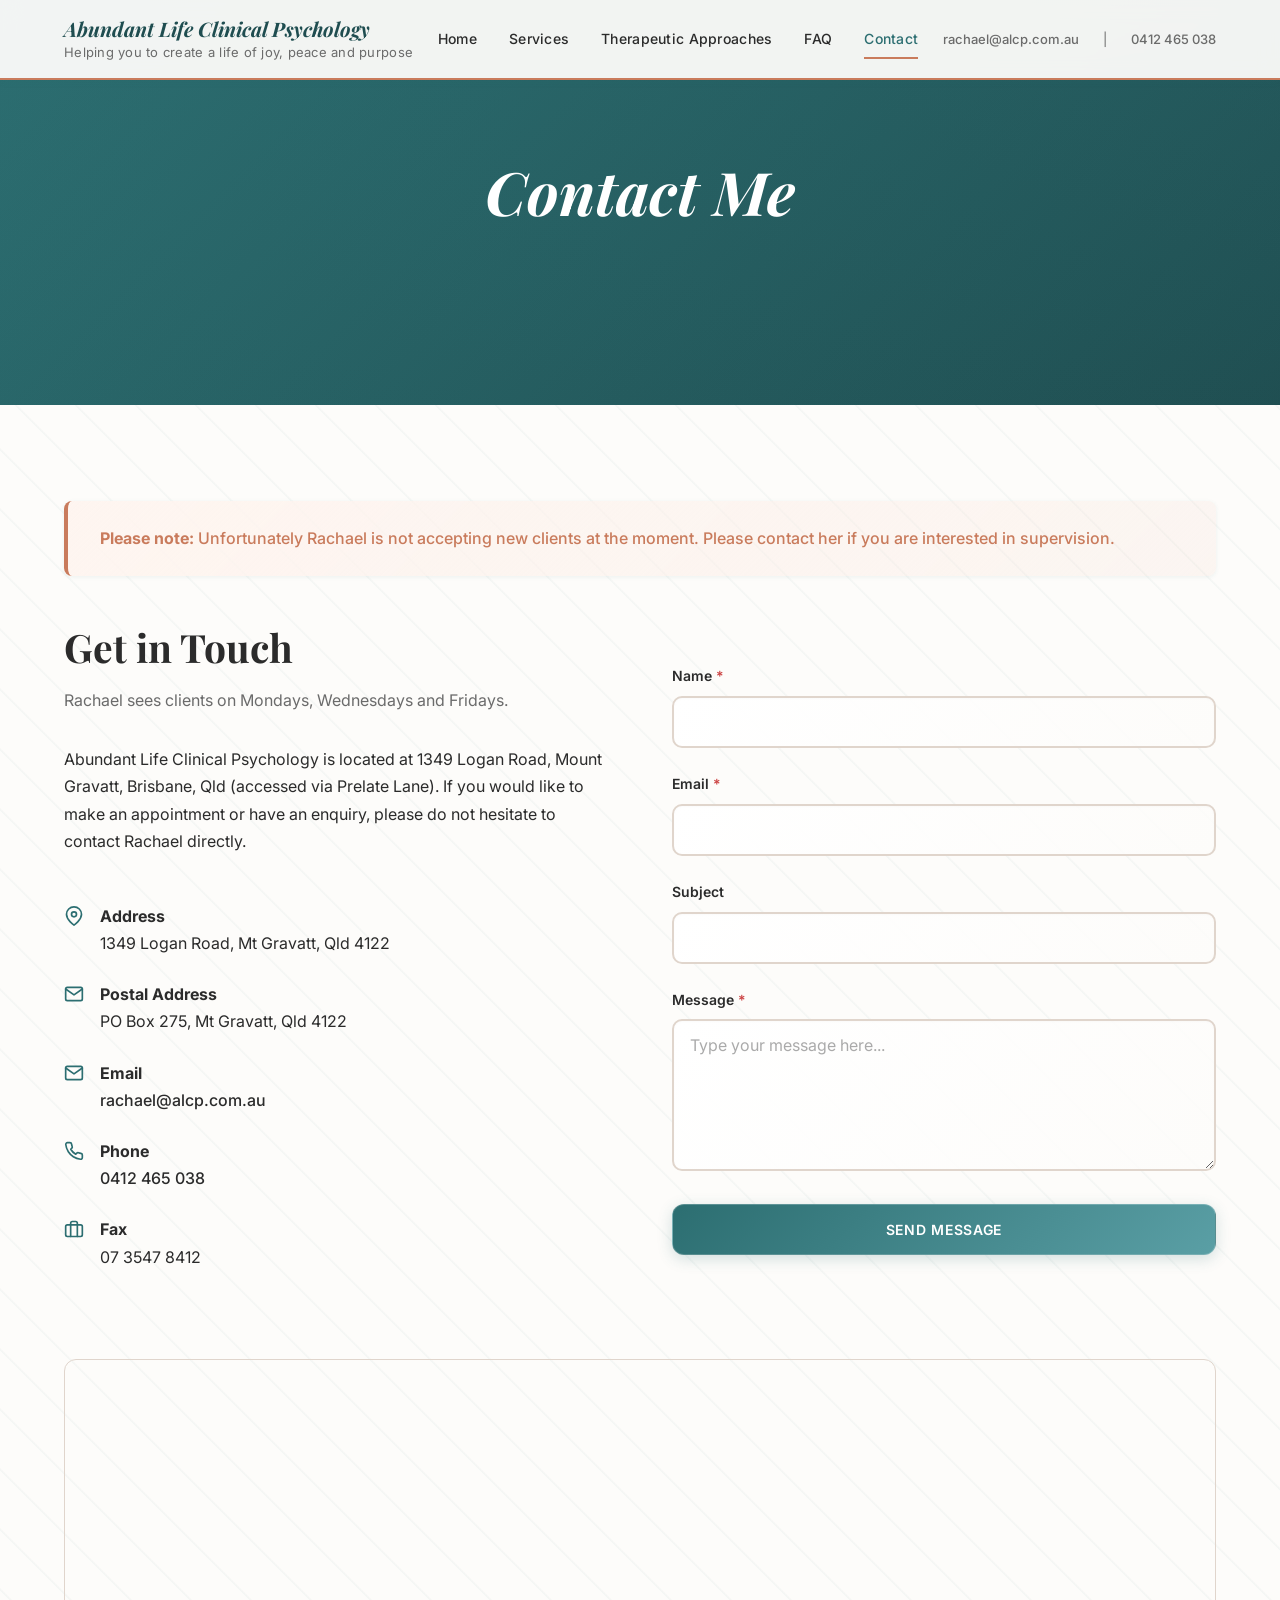
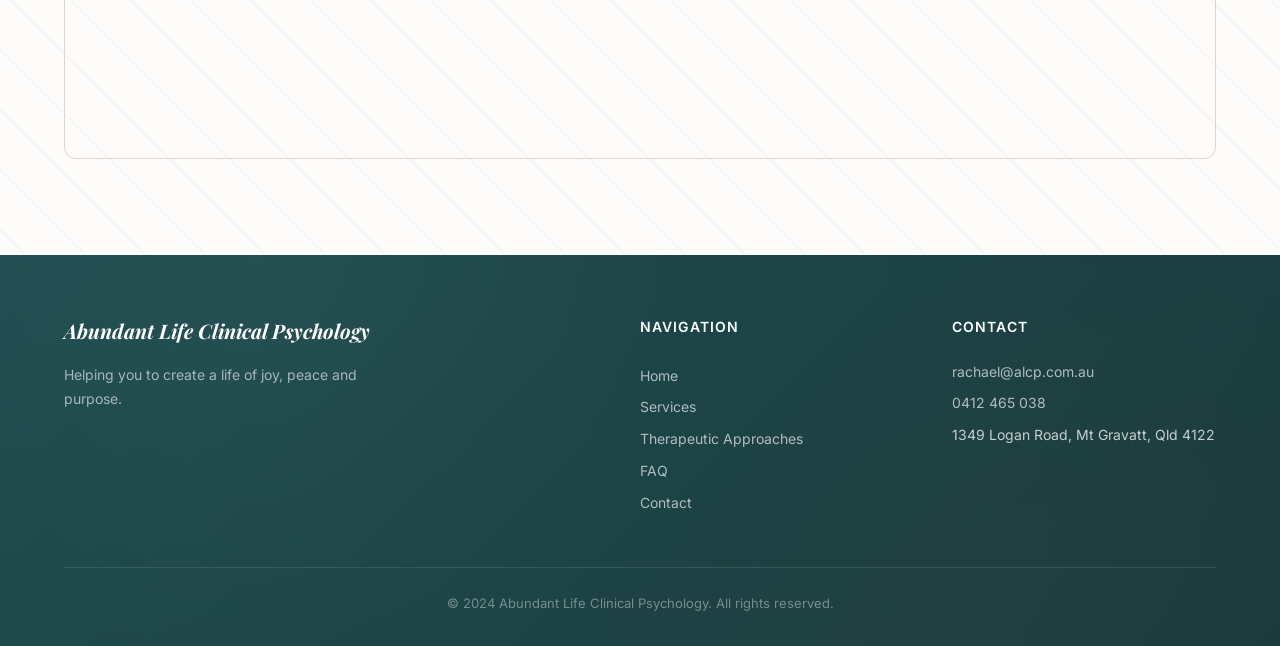
==== commit fdd80024: "Add premium visual depth and enhance color palette consistency VISUAL DEPTH ENHANCEMENTS: - Added su" ====
--- a/contact.html
+++ b/contact.html
@@ -44,7 +44,7 @@
   </header>
 
   <!-- HERO -->
-  <section class="hero hero--short" aria-label="Contact banner" style="background-color: var(--color-primary);">
+  <section class="hero hero--short" aria-label="Contact banner" style="background: linear-gradient(135deg, var(--color-primary) 0%, var(--color-primary-dark) 100%);">
     <div class="hero__content">
       <h1 class="hero__title">Contact Me</h1>
     </div>
--- a/css/styles.css
+++ b/css/styles.css
@@ -5,21 +5,23 @@
 
 /* --- Custom Properties --- */
 :root {
-  /* Colors — Deep Forest Green (matched to brain icon) */
-  --color-primary: #1A4332;          /* the deep green from the brain icon */
-  --color-primary-dark: #122E23;     /* even deeper for hovers */
-  --color-primary-light: #2D6A4F;    /* medium green for links, accents */
-  --color-accent: #C8A96E;           /* warm gold */
-  --color-accent-light: #DBC48E;     /* light gold */
-  --color-bg: #F7FAF8;              /* barely-green white */
-  --color-bg-alt: #EBF2ED;          /* soft green tint */
-  --color-bg-green: #DCE8DE;        /* light green wash */
-  --color-text: #1A2E1F;            /* dark green-black */
-  --color-text-muted: #5A7060;      /* muted forest */
+  /* Colors — Warm Sophisticated Palette */
+  --color-primary: #2C6E71;          /* warm teal-green (sophisticated, welcoming) */
+  --color-primary-dark: #1F4D50;     /* darker teal for text and hovers */
+  --color-primary-light: #5A9FA5;    /* lighter teal for secondary actions */
+  --color-accent: #C97B5C;           /* warm terracotta (replaces gold) */
+  --color-accent-light: #E8A689;     /* light terracotta */
+  --color-accent-sage: #A4AC86;      /* soft sage green accent */
+  --color-bg: #FDFCFA;              /* warm cream white (not green-tinted) */
+  --color-bg-alt: #F5F0EB;          /* warm beige/taupe */
+  --color-bg-warm: #EBE4DD;         /* deeper warm tone for premium sections */
+  --color-text: #2B2B2B;            /* warm dark gray */
+  --color-text-muted: #6B6B6B;      /* softer gray */
   --color-white: #FFFFFF;
-  --color-border: #CEDBD1;          /* green-tinted border */
-  --color-alert: #B8860B;
-  --color-alert-bg: #FFF8E7;
+  --color-border: #E0D5CC;          /* warm neutral border */
+  --color-alert: #C97B5C;           /* terracotta for alerts */
+  --color-alert-bg: #FEF5F0;        /* warm alert background */
+  --color-copper: #B8860B;          /* luxury copper/gold accent */
 
   /* Typography */
   --font-heading: 'Playfair Display', 'Georgia', serif;
@@ -37,6 +39,8 @@
   --lh-tight: 1.2;
   --lh-base: 1.7;
   --lh-loose: 1.85;
+  --ls-heading: 0.5px;   /* letter-spacing for headings */
+  --fw-light: 300;       /* light font weight */
 
   /* Spacing */
   --sp-1: 0.5rem;    /* 8px */
@@ -52,15 +56,16 @@
   --max-width: 1200px;
   --max-width-narrow: 720px;
 
-  /* Shadows — warm green-tinted */
-  --shadow-sm: 0 1px 4px rgba(26,67,50,0.06);
-  --shadow-md: 0 4px 16px rgba(26,67,50,0.1);
-  --shadow-lg: 0 8px 30px rgba(26,67,50,0.12);
-
-  /* Transitions */
-  --transition-fast: 200ms ease;
-  --transition-base: 300ms ease;
-  --transition-slow: 500ms ease;
+  /* Shadows — warm teal-tinted for premium feel */
+  --shadow-sm: 0 1px 4px rgba(44,110,113,0.08);
+  --shadow-md: 0 4px 16px rgba(44,110,113,0.12);
+  --shadow-lg: 0 8px 30px rgba(44,110,113,0.16);
+  --shadow-xl: 0 16px 48px rgba(44,110,113,0.18);
+
+  /* Transitions with premium easing */
+  --transition-fast: 200ms cubic-bezier(0.4, 0, 0.6, 1);
+  --transition-base: 300ms cubic-bezier(0.4, 0, 0.2, 1);
+  --transition-slow: 500ms cubic-bezier(0.4, 0, 0.2, 1);
 
   /* Header */
   --header-height: 80px;
@@ -195,16 +200,18 @@
 }
 
 .section--alt {
-  background-color: var(--color-bg-alt);
+  background: linear-gradient(135deg, var(--color-bg-alt) 0%, var(--color-bg-warm) 100%);
+  transition: all var(--transition-slow);
 }
 
 .section--dark {
-  background-color: var(--color-primary-dark);
+  background: linear-gradient(135deg, var(--color-primary) 0%, var(--color-primary-dark) 100%);
   color: var(--color-white);
 }
 
 .section--green {
-  background-color: var(--color-bg-green);
+  background: linear-gradient(135deg, var(--color-bg-alt) 0%, var(--color-accent-sage) 20%, var(--color-bg-alt) 100%);
+  opacity: 0.98;
 }
 
 .section--dark h2,
@@ -256,68 +263,74 @@
   display: inline-flex;
   align-items: center;
   justify-content: center;
-  padding: 0.875rem 2rem;
+  padding: 1rem 2.25rem;
   font-family: var(--font-body);
   font-size: var(--fs-sm);
   font-weight: 600;
   letter-spacing: 0.05em;
   text-transform: uppercase;
-  border-radius: 8px;
+  border-radius: 12px;
   transition: all var(--transition-base);
   cursor: pointer;
   text-decoration: none;
+  position: relative;
+  overflow: hidden;
 }
 
 .btn--primary {
-  background-color: var(--color-primary);
-  color: var(--color-white);
-  border: 2px solid var(--color-primary);
+  background: linear-gradient(135deg, var(--color-primary) 0%, var(--color-primary-light) 100%);
+  color: var(--color-white);
+  border: 1px solid rgba(255, 255, 255, 0.2);
+  box-shadow: 0 4px 15px rgba(44, 110, 113, 0.2);
 }
 
 .btn--primary:hover {
-  background-color: var(--color-primary-dark);
-  border-color: var(--color-primary-dark);
-  color: var(--color-white);
-  transform: translateY(-1px);
-  box-shadow: var(--shadow-md);
+  background: linear-gradient(135deg, var(--color-primary-light) 0%, var(--color-primary) 100%);
+  color: var(--color-white);
+  transform: translateY(-2px);
+  box-shadow: 0 8px 25px rgba(44, 110, 113, 0.3);
 }
 
 .btn--secondary {
   background-color: transparent;
   color: var(--color-primary);
   border: 2px solid var(--color-primary);
+  box-shadow: 0 2px 8px rgba(44, 110, 113, 0.1);
 }
 
 .btn--secondary:hover {
   background-color: var(--color-primary);
   color: var(--color-white);
-  transform: translateY(-1px);
+  transform: translateY(-2px);
+  box-shadow: 0 8px 20px rgba(44, 110, 113, 0.2);
 }
 
 .btn--accent {
-  background-color: var(--color-accent);
-  color: var(--color-white);
-  border: 2px solid var(--color-accent);
+  background: linear-gradient(135deg, var(--color-accent) 0%, var(--color-accent-light) 100%);
+  color: var(--color-white);
+  border: 1px solid rgba(255, 255, 255, 0.2);
+  box-shadow: 0 4px 15px rgba(201, 123, 92, 0.2);
 }
 
 .btn--accent:hover {
-  background-color: var(--color-alert);
-  border-color: var(--color-alert);
-  color: var(--color-white);
-  transform: translateY(-1px);
-  box-shadow: var(--shadow-md);
+  background: linear-gradient(135deg, var(--color-accent-light) 0%, var(--color-accent) 100%);
+  color: var(--color-white);
+  transform: translateY(-2px);
+  box-shadow: 0 8px 25px rgba(201, 123, 92, 0.3);
 }
 
 .btn--white {
   background-color: var(--color-white);
   color: var(--color-primary);
-  border: 2px solid var(--color-white);
+  border: 1px solid var(--color-white);
+  box-shadow: 0 4px 15px rgba(255, 255, 255, 0.4);
 }
 
 .btn--white:hover {
-  background-color: transparent;
-  color: var(--color-white);
-  transform: translateY(-1px);
+  background-color: rgba(255, 255, 255, 0.95);
+  color: var(--color-primary);
+  transform: translateY(-2px);
+  box-shadow: 0 8px 25px rgba(255, 255, 255, 0.5);
 }
 
 .btn:focus-visible {
@@ -335,19 +348,21 @@
   left: 0;
   right: 0;
   z-index: 100;
-  background-color: rgba(247, 250, 248, 0.95);
+  background-color: rgba(253, 252, 250, 0.95);
   backdrop-filter: blur(10px);
   -webkit-backdrop-filter: blur(10px);
+  border-bottom: 2px solid var(--color-accent);
   transition: all var(--transition-base);
   height: var(--header-height);
   display: flex;
   align-items: center;
+  box-shadow: 0 2px 8px rgba(44, 110, 113, 0.05);
 }
 
 .site-header.scrolled {
   height: var(--header-height-scrolled);
-  box-shadow: var(--shadow-sm);
-  background-color: rgba(247, 250, 248, 0.98);
+  box-shadow: 0 4px 16px rgba(44, 110, 113, 0.1);
+  background-color: rgba(253, 252, 250, 0.98);
 }
 
 .header-inner {
@@ -489,6 +504,12 @@
 
 .hero--short {
   min-height: 45vh;
+  background:
+    radial-gradient(ellipse 120% 80% at 80% 100%, #0D2418 0%, transparent 60%),
+    radial-gradient(ellipse 100% 90% at 20% 90%, #2D6A4F 0%, transparent 55%),
+    radial-gradient(ellipse 130% 70% at 60% 0%, #245C3E 0%, transparent 50%),
+    radial-gradient(ellipse 90% 100% at 90% 30%, #1A4332 0%, transparent 60%),
+    linear-gradient(160deg, #1A4332 0%, #122E23 40%, #0D2418 100%);
 }
 
 .hero__bg {
@@ -553,20 +574,80 @@
   50% { transform: translateX(-50%) translateY(8px); }
 }
 
+/* Premium Animation Keyframes */
+
+@keyframes float {
+  0%, 100% { transform: translateY(0px); }
+  50% { transform: translateY(-8px); }
+}
+
+@keyframes slideInUnderline {
+  from { transform: scaleX(0); transform-origin: left; }
+  to { transform: scaleX(1); transform-origin: left; }
+}
+
+@keyframes slideInFromRight {
+  from {
+    opacity: 0;
+    transform: translateX(24px);
+  }
+  to {
+    opacity: 1;
+    transform: translateX(0);
+  }
+}
+
+@keyframes gradientShiftTeal {
+  0% { background: linear-gradient(135deg, #2C6E71, #2C6E71); }
+  50% { background: linear-gradient(135deg, #5A9FA5, #2C6E71); }
+  100% { background: linear-gradient(135deg, #5A9FA5, #5A9FA5); }
+}
+
+@keyframes gradientShiftTerracotta {
+  0% { background: linear-gradient(135deg, #C97B5C, #C97B5C); }
+  50% { background: linear-gradient(135deg, #E8A689, #C97B5C); }
+  100% { background: linear-gradient(135deg, #E8A689, #E8A689); }
+}
+
+@keyframes fadeInScale {
+  from {
+    opacity: 0;
+    transform: scale(0.95);
+  }
+  to {
+    opacity: 1;
+    transform: scale(1);
+  }
+}
+
+@keyframes staggerFadeIn {
+  from {
+    opacity: 0;
+    transform: translateY(24px);
+  }
+  to {
+    opacity: 1;
+    transform: translateY(0);
+  }
+}
+
 
 /* ============================================
    CREDENTIAL CALLOUT
    ============================================ */
 .credential-sidebar {
-  background-color: var(--color-primary);
+  background: linear-gradient(135deg, var(--color-primary) 0%, var(--color-primary-light) 100%);
   color: var(--color-white);
   padding: var(--sp-4);
   border-radius: 12px;
+  box-shadow: var(--shadow-lg);
+  animation: float 3s ease-in-out infinite;
+  transition: all var(--transition-base);
 }
 
 .credential-sidebar h4 {
-  color: var(--color-accent-light);
-  font-size: var(--fs-md);
+  color: var(--color-white);
+  font-size: var(--fs-lg);
   margin-bottom: var(--sp-3);
   font-style: italic;
 }
@@ -605,8 +686,8 @@
 .tag {
   display: inline-block;
   padding: 0.5rem 1.125rem;
-  background-color: var(--color-bg-green);
-  color: var(--color-primary-dark);
+  background-color: var(--color-bg-alt);
+  color: var(--color-primary);
   font-size: var(--fs-sm);
   font-weight: 500;
   border-radius: 100px;
@@ -619,7 +700,7 @@
   color: var(--color-white);
   border-color: var(--color-primary);
   transform: translateY(-1px);
-  box-shadow: var(--shadow-sm);
+  box-shadow: var(--shadow-md);
 }
 
 
@@ -664,6 +745,7 @@
   display: grid;
   grid-template-columns: 1fr 1fr;
   gap: var(--sp-4);
+  align-items: stretch;
   margin-bottom: var(--sp-8);
 }
 
@@ -673,7 +755,7 @@
   padding: var(--sp-6);
   display: flex;
   flex-direction: column;
-  justify-content: flex-end;
+  justify-content: flex-start;
   border-radius: 12px;
   overflow: hidden;
   background-size: cover;
@@ -705,24 +787,28 @@
 .therapy-grid {
   display: grid;
   grid-template-columns: 1fr 1fr;
+  align-items: stretch;
   gap: var(--sp-4);
 }
 
 .therapy-card {
   padding: var(--sp-4);
-  background-color: var(--color-white);
+  background: linear-gradient(135deg, var(--color-white) 0%, rgba(253, 252, 250, 0.5) 100%);
   border: 1px solid var(--color-border);
   border-radius: 12px;
   transition: all var(--transition-base);
+  box-shadow: var(--shadow-sm);
 }
 
 .therapy-card:hover {
-  box-shadow: var(--shadow-md);
-  border-color: var(--color-primary);
+  box-shadow: var(--shadow-lg);
+  border-color: var(--color-accent);
+  transform: translateY(-4px);
+  background: linear-gradient(135deg, var(--color-white) 0%, rgba(245, 240, 235, 0.8) 100%);
 }
 
 .therapy-card:nth-child(odd) {
-  transform: translateY(var(--sp-4));
+  transform: none;
 }
 
 .therapy-card h3 {
@@ -852,24 +938,32 @@
   font-weight: 600;
   color: var(--color-text);
   margin-bottom: var(--sp-1);
+  transition: color var(--transition-fast);
 }
 
 .form-group input,
 .form-group textarea {
   width: 100%;
   padding: 0.875rem 1rem;
-  border: 1px solid var(--color-border);
-  border-radius: 8px;
+  border: 2px solid var(--color-border);
+  border-radius: 10px;
   background-color: var(--color-white);
   color: var(--color-text);
-  transition: border-color var(--transition-fast), box-shadow var(--transition-fast);
+  transition: border-color var(--transition-base), box-shadow var(--transition-base), background-color var(--transition-base);
+  position: relative;
 }
 
 .form-group input:focus,
 .form-group textarea:focus {
   outline: none;
   border-color: var(--color-primary);
-  box-shadow: 0 0 0 3px rgba(26, 67, 50, 0.15);
+  background-color: rgba(253, 252, 250, 0.8);
+  box-shadow: 0 0 0 4px rgba(44, 110, 113, 0.1), 0 2px 8px rgba(44, 110, 113, 0.15);
+}
+
+.form-group input:focus + label,
+.form-group textarea:focus + label {
+  color: var(--color-primary);
 }
 
 .form-group input::placeholder,
@@ -884,12 +978,15 @@
 
 .form-success {
   display: none;
-  padding: var(--sp-2) var(--sp-3);
-  background-color: rgba(26, 67, 50, 0.1);
-  color: var(--color-primary);
+  padding: var(--sp-3) var(--sp-4);
+  background: linear-gradient(135deg, rgba(44, 110, 113, 0.08), rgba(201, 123, 92, 0.05));
+  border-left: 4px solid var(--color-primary);
   border-radius: 8px;
   font-weight: 500;
   margin-top: var(--sp-2);
+  color: var(--color-primary);
+  box-shadow: var(--shadow-sm);
+  animation: slideInFromRight 0.5s cubic-bezier(0.4, 0, 0.2, 1);
 }
 
 .form-success.show {
@@ -901,16 +998,23 @@
    ALERT / NOTICE BANNER
    ============================================ */
 .alert-banner {
-  background-color: var(--color-alert-bg);
+  background: linear-gradient(135deg, var(--color-alert-bg) 0%, rgba(232, 166, 137, 0.08) 100%);
   border-left: 4px solid var(--color-accent);
   padding: var(--sp-3) var(--sp-4);
   margin-bottom: var(--sp-6);
-  border-radius: 0 4px 4px 0;
+  border-radius: 8px;
+  box-shadow: var(--shadow-sm);
+  transition: all var(--transition-base);
+}
+
+.alert-banner:hover {
+  box-shadow: var(--shadow-md);
+  transform: translateY(-1px);
 }
 
 .alert-banner p {
   font-size: var(--fs-base);
-  color: var(--color-alert);
+  color: var(--color-accent);
   font-weight: 500;
   margin: 0;
 }
@@ -996,12 +1100,43 @@
   overflow: hidden;
 }
 
+/* Ticket Tailor widget styles */
+#tix {
+  border-radius: 12px;
+  overflow: hidden;
+}
+
+#tix iframe {
+  border-radius: 12px;
+}
+
 .booking-fallback {
   margin-top: var(--sp-3);
   font-size: var(--fs-sm);
   color: var(--color-text-muted);
 }
 
+.booking-info-box {
+  background-color: var(--color-white);
+  border-left: 4px solid var(--color-primary);
+  border-radius: 8px;
+  padding: var(--sp-4);
+  margin: var(--sp-6) auto;
+  max-width: 700px;
+  text-align: left;
+}
+
+.booking-info-box h4 {
+  color: var(--color-primary);
+  margin-bottom: var(--sp-2);
+  font-size: var(--fs-md);
+}
+
+.booking-info-box ol li {
+  margin-bottom: var(--sp-2);
+  color: var(--color-text);
+}
+
 
 /* ============================================
    BANNER / HIGHLIGHT SECTION
@@ -1009,10 +1144,17 @@
 .highlight-banner {
   position: relative;
   padding: var(--sp-8) var(--sp-6);
-  background-color: var(--color-primary);
-  border-radius: 12px;
+  background: linear-gradient(135deg, var(--color-primary) 0%, var(--color-primary-dark) 100%);
+  border-radius: 16px;
   color: var(--color-white);
   overflow: hidden;
+  box-shadow: var(--shadow-lg);
+  transition: all var(--transition-base);
+}
+
+.highlight-banner:hover {
+  transform: translateY(-4px);
+  box-shadow: var(--shadow-xl);
 }
 
 .highlight-banner::before {
@@ -1023,7 +1165,8 @@
   width: 300px;
   height: 300px;
   border-radius: 50%;
-  background: rgba(255,255,255,0.05);
+  background: linear-gradient(135deg, rgba(255,255,255,0.1) 0%, rgba(255,255,255,0.05) 100%);
+  animation: float 6s ease-in-out infinite;
 }
 
 .highlight-banner h3 {
@@ -1124,23 +1267,23 @@
 
 
 /* ============================================
-   SCROLL ANIMATIONS
+   SCROLL ANIMATIONS (Premium)
    ============================================ */
 .fade-in {
   opacity: 0;
-  transform: translateY(24px);
-  transition: opacity 0.6s ease, transform 0.6s ease;
+  transform: translateY(24px) scale(0.95);
+  transition: opacity 0.6s cubic-bezier(0.4, 0, 0.2, 1), transform 0.6s cubic-bezier(0.4, 0, 0.2, 1);
 }
 
 .fade-in.visible {
   opacity: 1;
-  transform: translateY(0);
+  transform: translateY(0) scale(1);
 }
 
 .fade-in-left {
   opacity: 0;
   transform: translateX(-24px);
-  transition: opacity 0.6s ease, transform 0.6s ease;
+  transition: opacity 0.6s cubic-bezier(0.4, 0, 0.2, 1), transform 0.6s cubic-bezier(0.4, 0, 0.2, 1);
 }
 
 .fade-in-left.visible {
@@ -1151,7 +1294,7 @@
 .fade-in-right {
   opacity: 0;
   transform: translateX(24px);
-  transition: opacity 0.6s ease, transform 0.6s ease;
+  transition: opacity 0.6s cubic-bezier(0.4, 0, 0.2, 1), transform 0.6s cubic-bezier(0.4, 0, 0.2, 1);
 }
 
 .fade-in-right.visible {
@@ -1167,6 +1310,18 @@
   border-radius: 12px;
   overflow: hidden;
   position: relative;
+  box-shadow:
+    0 0 0 1px rgba(44, 110, 113, 0.1),
+    0 8px 24px rgba(44, 110, 113, 0.12),
+    0 16px 48px rgba(44, 110, 113, 0.08);
+  transition: all var(--transition-base);
+}
+
+.img-wrapper:hover {
+  box-shadow:
+    0 0 0 1px rgba(44, 110, 113, 0.15),
+    0 16px 32px rgba(44, 110, 113, 0.16),
+    0 24px 64px rgba(44, 110, 113, 0.12);
 }
 
 .img-wrapper img {
@@ -1186,6 +1341,235 @@
 
 .img-wrapper--medium {
   height: 400px;
+}
+
+/* Premium depth overlay on image wrappers */
+.img-wrapper::after {
+  content: '';
+  position: absolute;
+  top: 0;
+  left: 0;
+  right: 0;
+  bottom: 0;
+  background: linear-gradient(135deg, rgba(44, 110, 113, 0.05) 0%, rgba(201, 123, 92, 0.03) 100%);
+  border-radius: 12px;
+  pointer-events: none;
+  z-index: 1;
+}
+
+
+/* ============================================
+   VISUAL DEPTH & PREMIUM TEXTURES
+   ============================================ */
+
+/* Subtle diagonal stripe pattern background */
+@supports (background-image: linear-gradient(45deg, transparent 24%, rgba(255,255,255,.05) 25%, rgba(255,255,255,.05) 26%, transparent 27%, transparent 74%, rgba(255,255,255,.05) 75%, rgba(255,255,255,.05) 76%, transparent 77%, transparent)) {
+  body {
+    background-image:
+      linear-gradient(45deg, transparent 24%, rgba(44, 110, 113, 0.02) 25%, rgba(44, 110, 113, 0.02) 26%, transparent 27%, transparent 74%, rgba(44, 110, 113, 0.02) 75%, rgba(44, 110, 113, 0.02) 76%, transparent 77%, transparent),
+      linear-gradient(45deg, transparent 24%, rgba(44, 110, 113, 0.02) 25%, rgba(44, 110, 113, 0.02) 26%, transparent 27%, transparent 74%, rgba(44, 110, 113, 0.02) 75%, rgba(44, 110, 113, 0.02) 76%, transparent 77%, transparent);
+    background-size: 60px 60px;
+    background-position: 0 0, 30px 30px;
+  }
+}
+
+/* Enhanced section depth */
+section {
+  position: relative;
+  overflow: hidden;
+}
+
+/* Subtle gradient overlays on alternating sections for depth */
+.section--alt::before {
+  content: '';
+  position: absolute;
+  top: 0;
+  right: -50%;
+  width: 100%;
+  height: 100%;
+  background: radial-gradient(circle at 120% 50%, rgba(232, 166, 137, 0.03) 0%, transparent 50%);
+  pointer-events: none;
+  z-index: 0;
+}
+
+.section--alt > * {
+  position: relative;
+  z-index: 1;
+}
+
+.section--dark::before {
+  content: '';
+  position: absolute;
+  top: -50%;
+  left: -20%;
+  width: 120%;
+  height: 150%;
+  background: radial-gradient(circle at 20% 80%, rgba(255, 255, 255, 0.03) 0%, transparent 50%);
+  pointer-events: none;
+  z-index: 0;
+  animation: float 8s ease-in-out infinite;
+}
+
+.section--dark > * {
+  position: relative;
+  z-index: 1;
+}
+
+/* Enhanced credential sidebar depth */
+.credential-sidebar::after {
+  content: '';
+  position: absolute;
+  top: 0;
+  left: 0;
+  right: 0;
+  bottom: 0;
+  background: linear-gradient(135deg, rgba(255,255,255,0.05) 0%, transparent 50%, rgba(0,0,0,0.02) 100%);
+  border-radius: 12px;
+  pointer-events: none;
+}
+
+/* Layered depth on hero sections */
+.hero::before {
+  content: '';
+  position: absolute;
+  top: 0;
+  left: 0;
+  right: 0;
+  bottom: 0;
+  background: linear-gradient(180deg, rgba(44, 110, 113, 0.2) 0%, rgba(44, 110, 113, 0.05) 100%);
+  z-index: 2;
+}
+
+.hero__bg::after {
+  content: '';
+  position: absolute;
+  top: 0;
+  left: 0;
+  right: 0;
+  bottom: 0;
+  background:
+    radial-gradient(circle at 20% 50%, rgba(255, 255, 255, 0.05) 0%, transparent 50%),
+    radial-gradient(circle at 80% 80%, rgba(44, 110, 113, 0.05) 0%, transparent 50%);
+  z-index: 1;
+}
+
+/* Enhanced card depth with inset shadow */
+.therapy-card::before {
+  content: '';
+  position: absolute;
+  top: 0;
+  left: 0;
+  right: 0;
+  bottom: 0;
+  background: linear-gradient(135deg, rgba(255,255,255,0.3) 0%, transparent 50%, rgba(0,0,0,0.01) 100%);
+  border-radius: 12px;
+  pointer-events: none;
+  z-index: 1;
+}
+
+.therapy-card {
+  position: relative;
+}
+
+.therapy-card > * {
+  position: relative;
+  z-index: 2;
+}
+
+/* Layered depth on buttons */
+.btn::before {
+  content: '';
+  position: absolute;
+  top: 0;
+  left: 0;
+  right: 0;
+  bottom: 0;
+  background: linear-gradient(135deg, rgba(255,255,255,0.1) 0%, transparent 50%, rgba(0,0,0,0.05) 100%);
+  border-radius: 12px;
+  opacity: 0;
+  transition: opacity var(--transition-fast);
+  pointer-events: none;
+  z-index: 0;
+}
+
+.btn:hover::before {
+  opacity: 1;
+}
+
+.btn {
+  position: relative;
+}
+
+/* Enhanced form input depth */
+.form-group input,
+.form-group textarea {
+  background: linear-gradient(135deg, var(--color-white) 0%, rgba(253, 252, 250, 0.8) 100%);
+  position: relative;
+  box-shadow: inset 0 1px 3px rgba(0, 0, 0, 0.02);
+}
+
+.form-group input::before,
+.form-group textarea::before {
+  content: '';
+  position: absolute;
+  top: 0;
+  left: 0;
+  right: 0;
+  height: 1px;
+  background: linear-gradient(90deg, transparent, rgba(255,255,255,0.8), transparent);
+  opacity: 0.5;
+}
+
+/* Enhanced footer depth */
+.site-footer {
+  position: relative;
+  background: linear-gradient(135deg, var(--color-primary-dark) 0%, #1a3a3c 100%);
+}
+
+.site-footer::before {
+  content: '';
+  position: absolute;
+  top: 0;
+  left: 0;
+  right: 0;
+  bottom: 0;
+  background:
+    radial-gradient(circle at 20% 0%, rgba(255, 255, 255, 0.03) 0%, transparent 40%),
+    radial-gradient(circle at 80% 100%, rgba(201, 123, 92, 0.03) 0%, transparent 40%);
+  pointer-events: none;
+  z-index: 1;
+}
+
+.site-footer > * {
+  position: relative;
+  z-index: 2;
+}
+
+/* Subtle divider lines between sections for depth */
+section:not(:last-child)::after {
+  content: '';
+  position: absolute;
+  bottom: 0;
+  left: 50%;
+  transform: translateX(-50%);
+  width: 80%;
+  max-width: 1000px;
+  height: 1px;
+  background: linear-gradient(90deg, transparent 0%, rgba(44, 110, 113, 0.1) 50%, transparent 100%);
+  z-index: 10;
+}
+
+/* Premium highlight banner depth */
+.highlight-banner::after {
+  content: '';
+  position: absolute;
+  top: 0;
+  left: 0;
+  right: 0;
+  bottom: 0;
+  background: linear-gradient(135deg, rgba(255,255,255,0.08) 0%, transparent 50%, rgba(0,0,0,0.05) 100%);
+  border-radius: 16px;
+  pointer-events: none;
 }
 
 
